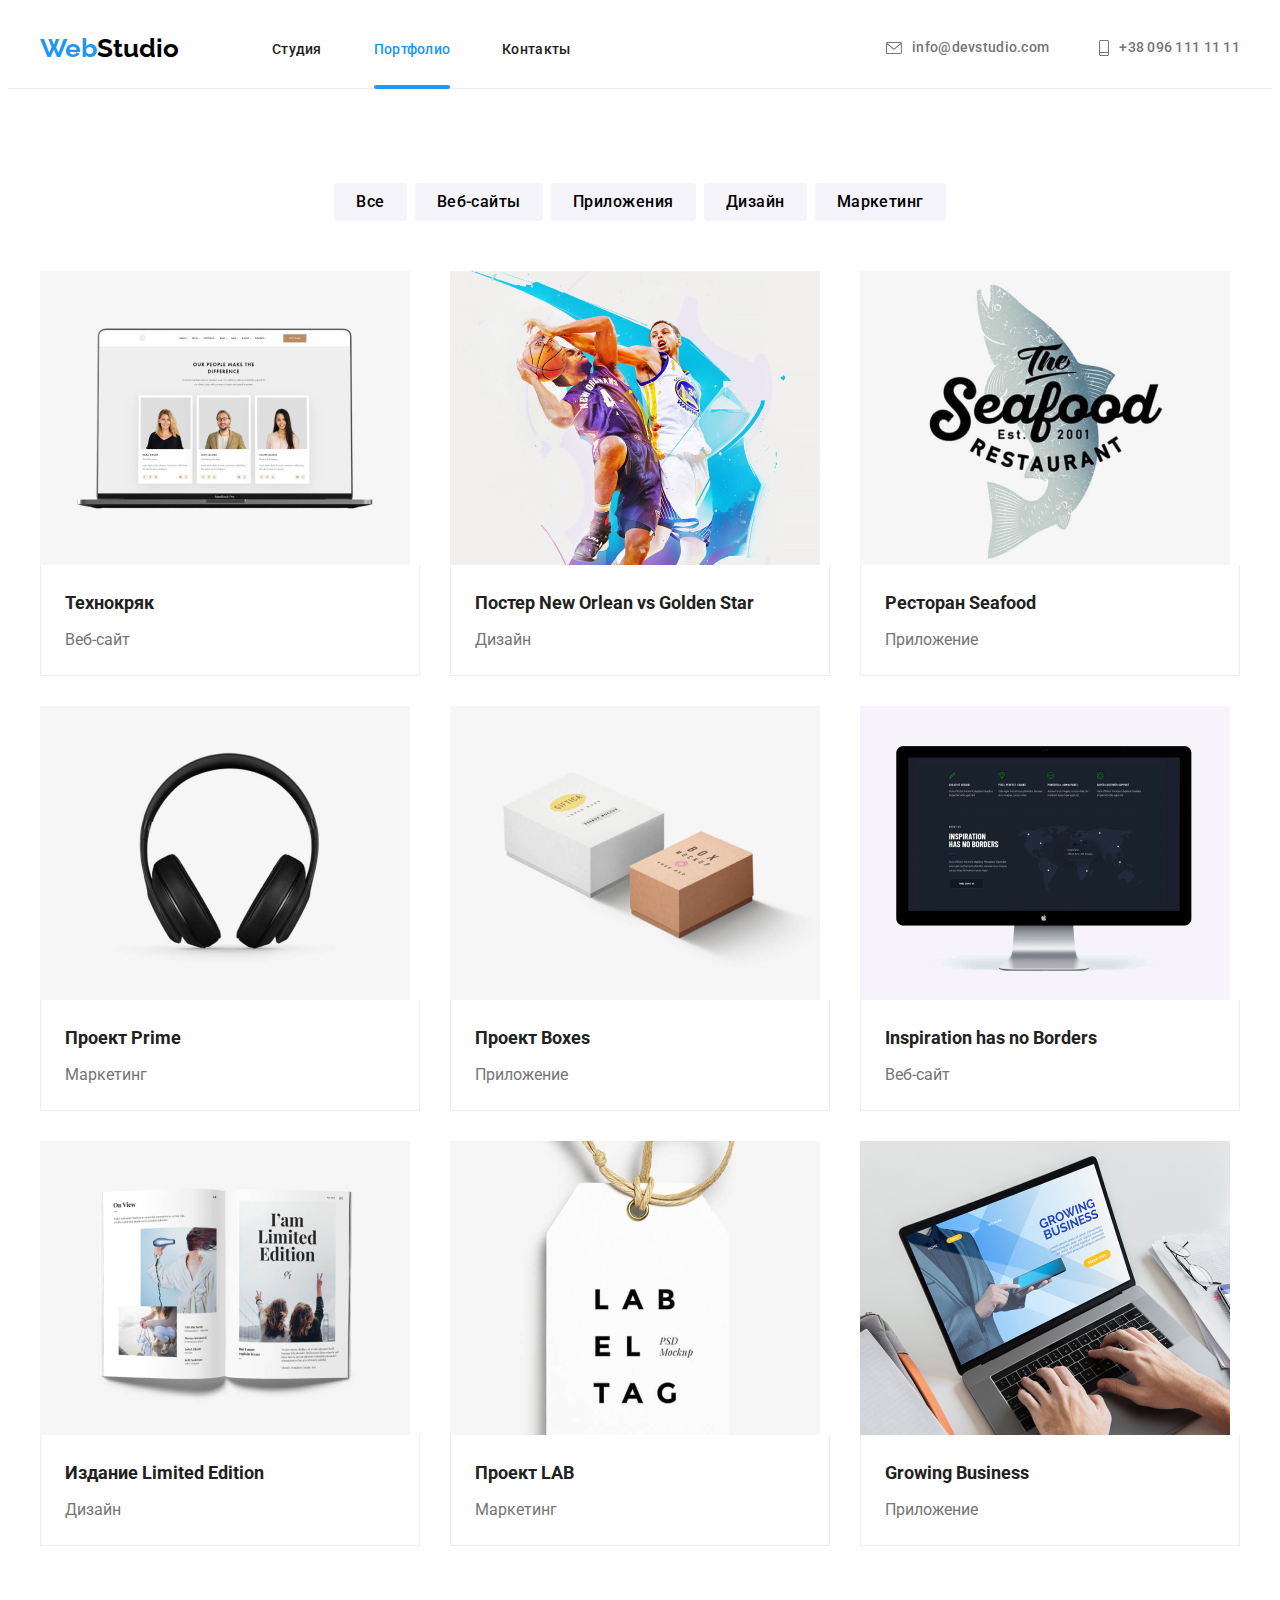
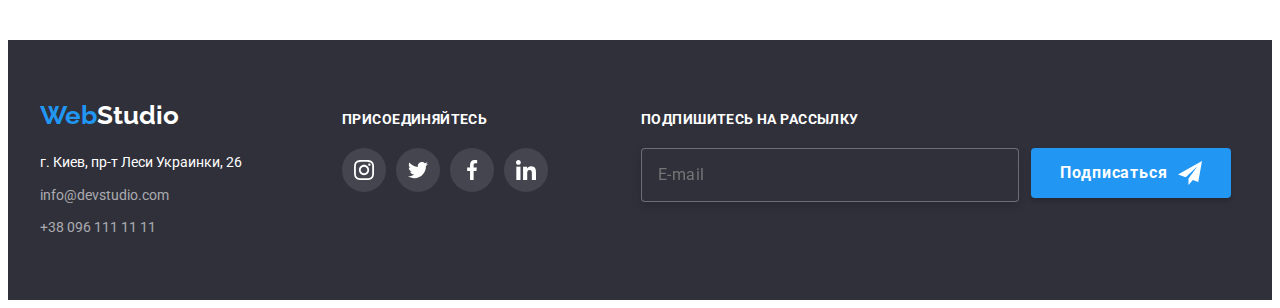
==== portfolio.html @ bdcfeccb "Підготовка до 8 роботи" ====
<!DOCTYPE html>
<html lang="ru">

<head>
    <meta charset="UTF-8">
    <meta http-equiv="X-UA-Compatible" content="IE=edge">
    <meta name="viewport" content="width=device-width, initial-scale=1.0">
    <title>Портфолио</title>
    <link rel="stylesheet" href="https://cdnjs.cloudflare.com/ajax/libs/modern-normalize/1.0.0/modern-normalize.min.css"
        integrity="sha512-ISS7cAi1PEhQ8jnbJpJZMd29NlhNj4AWYyLOSp2CE/CsHxTCu+r+t0D2yoJudVrd0/8fTVPUVDzY5Tvli75u/g=="
        crossorigin="anonymous" />
    <link
        href="https://fonts.googleapis.com/css2?family=Raleway:wght@400;700&family=Roboto:wght@400;500;700;900&display=swap"
        rel="stylesheet">

    <link rel="stylesheet" href="./css/portfolio.min.css">
</head>

<body class="page">
    <header class="header">
        <div class="container">
            <nav class="navigation">
                <a class="link logo logo__logo-white " href="./index.html"> <span
                        class="logo__text-style">Web</span>Studio
                </a>
                <ul class="nav__list list">
                    <li class="nav__item">
                        <a href="./index.html" class="nav__link link">Студия</a>
                    </li>

                    <li class="nav__item">
                        <a href="./portfolio.html" class="nav__link link nav__link-current">Портфолио</a>
                    </li>

                    <li class="nav__item">
                        <a href="" class="nav__link link">Контакты</a>
                    </li>
                </ul>
            </nav>


            <ul class="contact-head list ">
                <li class="contact-head__item">
                    <a class=" contact-head__link link " href="mailto:info@devstudio.com">
                        <svg class="contact-head__icon">
                            <use href="./images/vector/sprite.svg#icon-envelope-hover">

                            </use>
                        </svg>

                        info@devstudio.com</a>
                </li>
                <li class="contact-head__item">
                    <a class=" contact-head__link link " href="tel:+380961111111">

                        <svg class="contact-head__icon--tel">
                            <use href="./images/vector/sprite.svg#icon-smartphone">

                            </use>
                        </svg>

                        +38 096 111 11 11</a>
                </li>
            </ul>

        </div>


    </header>

    <main class="main">
        <section class="main__section">
            <div class="container ">
                <h1 class="visually-hidden">Портфолио</h1>

                <ul class="list filters__list">

                    <li class="filters__item">
                        <button type="button" class="filters__button ">
                            Все
                        </button>

                    </li>
                    <li class="filters__item">
                        <button type="button" class="filters__button">
                            Веб-сайты
                        </button>

                    </li>
                    <li class="filters__item">
                        <button type="button" class="filters__button ">
                            Приложения
                        </button>

                    </li>
                    <li class="filters__item">
                        <button type="button" class="filters__button ">
                            Дизайн
                        </button>

                    </li>
                    <li class="filters__item">

                        <button type="button" class="filters__button ">
                            Маркетинг
                        </button>

                    </li>
                </ul>

                <ul class="list project__list">

                    <li class=" project__item">
                        <a class="link project__link " href="">
                            <div class="project__window">
                                <img src="./images/portfolio/img.jpg" alt="в ноутбуке открыто вебсайт" width="370"
                                    height="294" />
                                <p class="project__overlay">Технокряк это современная площадка распространения
                                    коронавируса. Компании
                                    используют эту
                                    платформу для цифрового
                                    шпионажа и атак на защищённые сервера конкурентов.</p>

                            </div>


                            <div class="project__box">
                                <h3 class="project__title">
                                    Технокряк
                                </h3>
                                <p class="project__description">
                                    Веб-сайт
                                </p>

                            </div>
                        </a>
                    </li>

                    <li class="project__item">
                        <a class="link project__link " href="">

                            <div class="project__window">
                                <img src="./images/portfolio/img-1.jpg" alt="постер с баскетболистами" width="370"
                                    height="294" />
                                <p class="project__overlay">Технокряк это современная площадка распространения
                                    коронавируса. Компании
                                    используют эту
                                    платформу для цифрового
                                    шпионажа и атак на защищённые сервера конкурентов.</p>


                            </div>


                            <div class="project__box">
                                <h3 class="project__title">
                                    Постер New Orlean vs Golden Star
                                </h3>
                                <p class="project__description">
                                    Дизайн
                                </p>

                            </div>
                        </a>
                    </li>

                    <li class="project__item">
                        <a class="link project__link " href="">

                            <div class="project__window">
                                <img src="./images/portfolio/img-2.jpg" alt="логотип ресторана" width="370"
                                    height="294" />

                                <p class="project__overlay">Технокряк это современная площадка распространения
                                    коронавируса. Компании
                                    используют эту
                                    платформу для цифрового
                                    шпионажа и атак на защищённые сервера конкурентов.</p>

                            </div>




                            <div class="project__box">
                                <h3 class="project__title">
                                    Ресторан Seafood
                                </h3>
                                <p class="project__description">
                                    Приложение
                                </p>

                            </div>
                        </a>
                    </li>

                    <li class="project__item">
                        <a class="link project__link " href="">

                            <div class="project__window">

                                <img src="./images/portfolio/img-3.jpg" alt="накладные наушники" width="370"
                                    height="294" />

                                <p class="project__overlay">Технокряк это современная площадка распространения
                                    коронавируса. Компании
                                    используют эту
                                    платформу для цифрового
                                    шпионажа и атак на защищённые сервера конкурентов.</p>

                            </div>




                            <div class="project__box">
                                <h3 class="project__title">
                                    Проект Prime
                                </h3>
                                <p class="project__description">
                                    Маркетинг
                                </p>

                            </div>
                        </a>
                    </li>

                    <li class="project__item">
                        <a class="link project__link " href="">

                            <div class="project__window">

                                <img src="./images/portfolio/img-4.jpg" alt="картонные коробки" width="370"
                                    height="294" />

                                <p class="project__overlay">Технокряк это современная площадка распространения
                                    коронавируса. Компании
                                    используют эту
                                    платформу для цифрового
                                    шпионажа и атак на защищённые сервера конкурентов.</p>

                            </div>


                            <div class="project__box">
                                <h3 class="project__title">
                                    Проект Boxes
                                </h3>
                                <p class="project__description">
                                    Приложение
                                </p>

                            </div>
                        </a>
                    </li>

                    <li class="project__item">
                        <a class="link project__link " href="">

                            <div class="project__window">

                                <img src="./images/portfolio/img-5.jpg" alt="моноблочный компьютер" width="370"
                                    height="294" />

                                <p class="project__overlay">Технокряк это современная площадка распространения
                                    коронавируса. Компании
                                    используют эту
                                    платформу для цифрового
                                    шпионажа и атак на защищённые сервера конкурентов.</p>

                            </div>

                            <div class="project__box">
                                <h3 lang="en" class="project__title">
                                    Inspiration has no Borders
                                </h3>
                                <p class="project__description">
                                    Веб-сайт
                                </p>

                            </div>

                        </a>
                    </li>

                    <li class="project__item">
                        <a class="link project__link " href="">

                            <div class="project__window">

                                <img src="./images/portfolio/img-6.jpg" alt="открытая книга" width="370" height="294" />
                                <p class="project__overlay">Технокряк это современная площадка распространения
                                    коронавируса. Компании
                                    используют эту
                                    платформу для цифрового
                                    шпионажа и атак на защищённые сервера конкурентов.</p>
                            </div>


                            <div class="project__box">
                                <h3 class="project__title">
                                    Издание Limited Edition
                                </h3>
                                <p class="project__description">
                                    Дизайн
                                </p>

                            </div>

                        </a>
                    </li>

                    <li class="project__item">
                        <a class="link project__link " href="">

                            <div class="project__window">
                                <img src="./images/portfolio/img-7.jpg" alt="фирменная этикетка" width="370"
                                    height="294" />

                                <p class="project__overlay">Технокряк это современная площадка распространения
                                    коронавируса. Компании
                                    используют эту
                                    платформу для цифрового
                                    шпионажа и атак на защищённые сервера конкурентов.</p>
                            </div>


                            <div class="project__box">
                                <h3 class="project__title">
                                    Проект LAB
                                </h3>
                                <p class="project__description">
                                    Маркетинг
                                </p>

                            </div>

                        </a>
                    </li>

                    <li class="project__item">
                        <a class="link project__link " href="">

                            <div class="project__window">

                                <img src="./images/portfolio/img-8.jpg" alt="человек использует приложение" width="370"
                                    height="294" />
                                <p class="project__overlay">Технокряк это современная площадка распространения
                                    коронавируса. Компании
                                    используют эту
                                    платформу для цифрового
                                    шпионажа и атак на защищённые сервера конкурентов.</p>
                            </div>


                            <div class="project__box">
                                <h3 lang="en" class="project__title">
                                    Growing Business
                                </h3>
                                <p class="project__description">
                                    Приложение
                                </p>

                            </div>

                        </a>
                    </li>
                </ul>

            </div>

        </section>



    </main>
    <!--CONTACTS-->
    <footer class="footer-info">
        <div class="container footer-info__contact ">
            <div>
                <a class="link logo footer-info__logo-dark footer-info__settings-logo " href="./index.html">
                    <span class="logo__text-style">Web</span>Studio </a>


                <address class="address-contact">
                    <ul class="list address-contact__address-map">
                        <li class="address-contact__item">
                            <a class="link link address-contact__link" href="https://goo.gl/maps/Kj9o169cFubhBfax5"
                                target="_blank" rel="noopener noreferrer">
                                г. Киев, пр-т Леси Украинки, 26
                            </a>
                        </li>
                        <li class="contact-footer address-contact__item">
                            <a class="link address-contact__link-style"
                                href="mailto:info@devstudio.com">info@devstudio.com</a>
                        </li>
                        <li class="contact-footer address-contact__item">
                            <a class="link address-contact__link-style" href="tel:+380961111111">+38 096 111 11 11</a>
                        </li>
                    </ul>
                </address>
            </div>
            <div class="join ">
                <h3 class="join__text">Присоединяйтесь</h3>
                <ul class="list link ">
                    <li class="join__item">
                        <a class="join__link" href="">
                            <svg class="icon-social">
                                <use href="./images/vector/sprite.svg#icon-instagram"></use>
                            </svg>
                        </a>
                    </li>
                    <li class="join__item">
                        <a class="join__link" href="">
                            <svg class="icon-social">
                                <use href="./images/vector/sprite.svg#icon-twitter"></use>
                            </svg>
                        </a>
                    </li>
                    <li class="join__item">
                        <a class="join__link" href="">
                            <svg class="icon-social">
                                <use href="./images/vector/sprite.svg#icon-facebook"></use>
                            </svg>
                        </a>
                    </li>
                    <li class="join__item">
                        <a class="join__link" href="">
                            <svg class="icon-social">
                                <use href="./images/vector/sprite.svg#icon-linkedin"></use>
                            </svg>
                        </a>
                    </li>
                </ul>

            </div>
            <div class="form-footer">
                <b class="form-footer__text">Подпишитесь на рассылку</b>
                <form class="form__footer">

                    <input type="text" id="footer-mail" name="mail" placeholder="E-mail" class="form-footer__input ">


                    <button class="form-footer__button-mail" type="submit">Подписаться

                        <svg class="form-footer__button-vector">
                            <use href="./images/vector/sprite.svg#icon-icon-send">

                            </use>
                        </svg>
                    </button>


                </form>
            </div>


        </div>

    </footer>





</body>

</html>
---- css/portfolio.min.css ----
:root{--main-font: "Roboto", sans-serif;--secondary-font: "Raleway", sans-serif;--accent-color: #2196f3;--secondary-color: #212121;--white-color: #ffffff;--black-color: #000000;--gray-color: #757575;--color-change: color 250ms cubic-bezier(0.4, 0, 0.2, 1);--fill-change: fill 250ms cubic-bezier(0.4, 0, 0.2, 1);--background-color-change: background-color 250ms cubic-bezier(0.4, 0, 0.2, 1);--border-color-change: border-color 250ms cubic-bezier(0.4, 0, 0.2, 1)}.list{list-style:none}.link{text-decoration:none}h1,h2,h3,h4,h5,h6,p{margin:0}ul,ol,li{margin:0;padding:0}.page{font-family:var(--main-font);background:var(--white-color)}.visually-hidden{position:absolute !important;clip:rect(1px 1px 1px 1px);clip:rect(1px, 1px, 1px, 1px);padding:0 !important;border:0 !important;height:1px !important;width:1px !important;overflow:hidden}.container{width:1200px;margin:0 auto;padding-left:15px;padding-right:15px}img{display:block;max-width:100%;height:auto}.header{border-bottom:1px solid #ececec}.header .container{display:flex;align-items:center}.title{font-family:var(--main-font);font-weight:700;font-size:36px;line-height:1.16;text-align:center;letter-spacing:0.03em;color:var(--secondary-color)}.logo__text-style{font-family:var(--secondary-font);font-weight:700;font-size:26px;line-height:1.19;color:var(--accent-color)}.logo{font-family:var(--secondary-font);font-weight:700;font-size:26px;line-height:1.19;color:var(--black-color);margin-right:93px}.logo__logo-white{color:var(--black-color)}.footer-info__logo-dark{color:var(--white-color)}.icon-social{width:20px;height:20px}.navigation{display:flex;align-items:center}.nav__list{display:flex;align-items:center}.nav__item:not(:last-child){margin-right:52px}.nav__link{padding-top:32px;padding-bottom:32px;font-family:var(--main-font);font-weight:500;font-size:14px;line-height:1.14;letter-spacing:0.02em;color:var(--secondary-color);transition:var(--color-change);position:relative}.nav__link.nav__link-current::after{content:"";display:block;position:absolute;left:0;bottom:0;width:100%;height:4px;border-radius:2px;background:#2196f3}.nav__link:hover,.nav__link:focus{color:var(--accent-color)}.nav__link.nav__link-current{color:var(--accent-color)}.contact-head__icon{margin-right:10px;width:16px;height:12px;fill:#757575;transition:var(--fill-change)}.contact-head__icon--tel{margin-right:10px;width:10px;height:16px;fill:#757575;transition:var(--fill-change)}.contact-head__link{display:flex;justify-content:center;align-items:center;padding-top:32px;padding-bottom:32px;font-family:var(--main-font);font-weight:500;font-size:14px;line-height:1.14;letter-spacing:0.02em;color:var(--gray-color);transition:var(--color-change)}.contact-head__link:hover .contact-head__icon,.contact-head__link:focus .contact-head__icon{fill:var(--accent-color)}.contact-head__link:hover .contact-head__icon--tel,.contact-head__link:focus .contact-head__icon--tel{fill:var(--accent-color)}.contact-head__link:hover,.contact-head__link:focus{color:var(--accent-color)}.contact-head__item:not(:last-child){margin-right:50px}.contact-head{display:flex;align-items:center;margin-left:auto}.filters__list{display:flex;flex-wrap:nowrap;justify-content:center;margin-bottom:50px}.main__section{padding-top:94px;padding-bottom:94px}.filters__item:not(:last-child){margin-right:8px}.filters__button{font-family:var(--main-font);font-weight:500;font-size:16px;line-height:1.62;text-align:center;letter-spacing:0.03em;border-radius:4px;border:transparent;padding-top:6px;padding-right:22px;padding-bottom:6px;padding-left:22px;cursor:pointer;background:#f5f4fa;transition:box-shadow 250ms cubic-bezier(0.4, 0, 0.2, 1),background-color 250ms cubic-bezier(0.4, 0, 0.2, 1),color 250ms cubic-bezier(0.4, 0, 0.2, 1)}.filters__button:hover,.filters__button:focus{box-shadow:0px 3px 1px rgba(0,0,0,0.1),0px 1px 2px rgba(0,0,0,0.08),0px 2px 2px rgba(0,0,0,0.12);color:floralwhite;background:var(--accent-color)}.project__list{flex-wrap:wrap;margin-left:-30px;margin-top:-30px}.project__item{flex-basis:calc(100% / 3 - 30px);margin-left:30px;margin-top:30px;justify-content:center;border-top-left-radius:1px;border-top-right-radius:1px}.project__item:hover,.project__item:focus{box-shadow:0px 1px 1px rgba(0,0,0,0.12),0px 4px 4px rgba(0,0,0,0.06),1px 4px 6px rgba(0,0,0,0.16)}.project__window{position:relative;overflow:hidden}.project__overlay{position:absolute;top:0;left:0;width:100%;height:100%;background:rgba(33,150,243,0.9);padding-top:63px;padding-right:24px;padding-bottom:63px;padding-left:24px;font-family:var(--main-font);font-weight:400;font-size:18px;line-height:1.55;letter-spacing:0.03em;color:#ffffff;transform:translateY(100%);transition:transform 250ms cubic-bezier(0.4, 0, 0.2, 1)}.project__link:hover .project__overlay,.project__link:focus .project__overlay{transform:translateY(0%)}.project__box{padding-top:20px;padding-bottom:20px;padding-left:24px;padding-right:24px;background:#ffffff;border:1px solid #eeeeee;border-bottom-right-radius:1px;border-bottom-left-radius:1px;border-top:none}.project__title{margin-bottom:4px;font-family:var(--main-font);font-weight:700;font-size:18px;line-height:2;color:var(--secondary-color)}.project__description{font-family:var(--main-font);font-weight:400;font-size:16px;line-height:1.87;color:var(--gray-color)}.footer-info{background:#2f303a;padding-top:60px;padding-bottom:60px}.address-contact{font-style:normal}.footer-info__settings-logo{display:block;margin-bottom:20px}.address-contact__item:not(:last-child){margin-bottom:9px}.address-contact__address-map,.address-contact__item,.address-contact__link{display:flex;flex-direction:column}.list-item-contact:not(:last-child){margin-bottom:9px}.address{font-family:var(--main-font);font-weight:400;font-size:14px;line-height:1.71;color:var(--white-color)}.address-contact__link-style{font-family:var(--main-font);font-weight:400;font-size:14px;line-height:1.71;color:#ffffff99}.address-contact__link{font-family:var(--main-font);font-weight:400;font-size:14px;line-height:1.71;color:#ffffff;display:block}.join__text{display:block;font-family:var(--main-font);font-weight:700;font-size:14px;line-height:1.14;letter-spacing:0.03em;text-transform:uppercase;color:var(--white-color);margin-bottom:20px}.list{display:flex}.join__link{display:flex;align-items:center;justify-content:center;width:44px;height:44px;border-radius:50%;background-color:rgba(255,255,255,0.1);transition:var(--background-color-change)}.join__link:hover .icon-social,.join__link:focus .icon-social{fill:var(--white-color)}.join__link:hover,.join__link:focus{background-color:var(--accent-color)}.join__item .join__link{fill:var(--white-color)}.join__item:not(:last-child){margin-right:10px}.footer-info__contact{display:flex;align-items:baseline}.join{margin-left:70px}.backdrop__modal{position:absolute;top:50%;left:50%;transform:translate(-50%, -50%);width:528px;height:580px;background:#ffffff;box-shadow:0px 1px 3px rgba(0,0,0,0.12),0px 1px 1px rgba(0,0,0,0.14),0px 2px 1px rgba(0,0,0,0.2);border-radius:4px}.backdrop__modal-close{background-color:var(--white-color);border:none;position:absolute;top:8px;right:8px;width:30px;height:30px;background:#ffffff;border:1px solid rgba(0,0,0,0.1);border-radius:50%;cursor:pointer}.backdrop__modal-close:hover .backdrop__icon,.backdrop__modal-close:focus .backdrop__icon{fill:var(--accent-color);transition:var(--fill-change)}.backdrop__icon{width:11px;height:11px;fill:var(--black-color)}.is-hidden{opacity:0;visibility:hidden;pointer-events:none}.form-footer{margin-left:93px}.form__footer{display:flex}.form-footer__text{display:block;margin-bottom:20px;font-family:var(--main-font);font-weight:700;font-size:14px;line-height:1.14;letter-spacing:0.03em;text-transform:uppercase;color:var(--white-color)}.form-footer__input{background:#2f303a;min-width:358px;height:50px;outline:none;margin-right:12px;border:1px solid rgba(255,255,255,0.3);filter:drop-shadow(0px 4px 4px rgba(0,0,0,0.15));border-radius:4px;font-family:var(--main-font);padding-left:16px;font-size:16px;line-height:1.25;transition:var(--border-color-change);align-items:center;letter-spacing:0.03em;color:var(--white-color)}.form-footer__input:hover,.form-footer__input:focus{border-color:var(--accent-color)}.form-footer__button-mail{display:flex;align-items:center;justify-content:center;min-width:200px;height:50px;box-shadow:0px 4px 4px rgba(0,0,0,0.15);border-radius:4px;border:none;background:var(--accent-color);cursor:pointer;font-family:var(--main-font);font-weight:700;font-size:16px;line-height:1.87;text-align:center;letter-spacing:0.06em;color:#ffffff}.form-footer__button-vector{display:flex;align-items:center;margin-left:10px;height:24px;width:24px;fill:var(--white-color)}
/*# sourceMappingURL=portfolio.min.css.map */
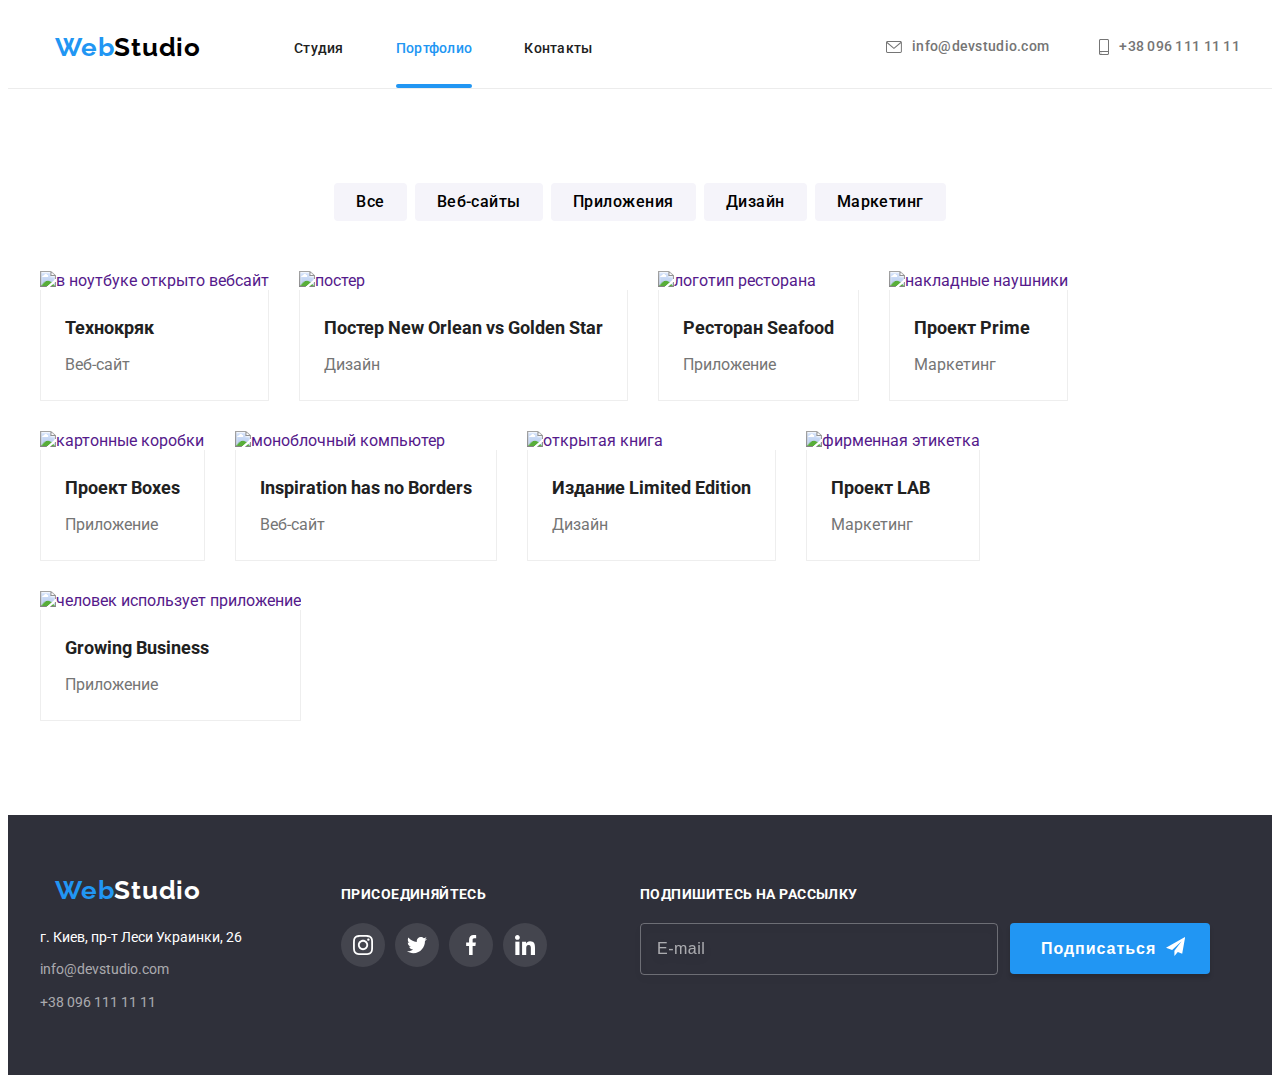
==== commit 12d3921b: "V1.5" ====
--- a/portfolio.html
+++ b/portfolio.html
@@ -17,6 +17,133 @@
 </head>
 
 <body class="page">
+
+    <header class="header">
+        <div class="container">
+            <nav class="navigation">
+                <a class="logo link logo__logo-white" href="./index.html"> <span
+                        class="logo__text-style">Web</span>Studio
+                </a>
+                <ul class="nav__list list">
+                    <li class="nav__item">
+                        <a href="./index.html" class="nav__link link  ">Студия</a>
+                    </li>
+
+                    <li class="nav__item">
+                        <a href="./portfolio.html" class="nav__link link nav__link-current ">Портфолио</a>
+                    </li>
+
+                    <li class="nav__item">
+                        <a class="nav__link link" href="">Контакты</a>
+                    </li>
+                </ul>
+
+
+            </nav>
+
+
+            <button type="button" class="button-menu" data-menu-button>
+                <svg class="button-menu__burger">
+                    <use href="./images/vector/sprite.svg#icon-burger"></use>
+                </svg>
+
+            </button>
+
+
+            <ul class="contact-head list ">
+
+                <li class=" contact-head__item">
+
+                    <a class=" contact-head__link link " href=" mailto:info@devstudio.com">
+                        <svg class="contact-head__icon">
+                            <use href="./images/vector/sprite.svg#icon-envelope-hover">
+
+                            </use>
+                        </svg>
+                        info@devstudio.com</a>
+
+                </li>
+                <li class="contact-head__item">
+                    <a class=" contact-head__link link " href="tel:+380961111111">
+
+                        <svg class="contact-head__icon--tel">
+                            <use href="./images/vector/sprite.svg#icon-smartphone">
+
+                            </use>
+                        </svg>
+
+                        +38 096 111 11 11</a>
+                </li>
+            </ul>
+        </div>
+
+        <div class="mobile-menu" data-menu>
+            <button type="button" class="mobile-menu__button--close" data-menu-close>
+
+                <svg class="mobile-menu__icon--close">
+                    <use href="./images/vector/sprite.svg#icon-close_header"></use>
+                </svg>
+
+            </button>
+            <ul class="mobile-menu__list list">
+                <li class="mobile-menu__item">
+                    <a href="./index.html" class="mobile-menu__link link  ">
+                        Студия
+                    </a>
+                </li>
+                <li class="mobile-menu__item">
+                    <a href="./portfolio.html" class="mobile-menu__link nav__link-current  link">
+                        Портфолио
+                    </a>
+                </li>
+                <li class="mobile-menu__item">
+                    <a href="" class="mobile-menu__link link">
+                        Контакты
+                    </a>
+                </li>
+
+            </ul>
+            <ul class=" mobile-menu__contact list">
+                <li class="mobile-menu__item">
+                    <a class="mobile-menu__link-tel link" href="">
+                        +38 096 111 11 11
+                    </a>
+                </li>
+                <li class="mobile-menu__item">
+                    <a class=" mobile-menu__link-mail link" href="">
+                        info@devstudio.com
+                    </a>
+                </li>
+            </ul>
+
+            <ul class=" mobile-menu__social  list">
+                <li class=" mobile-menu__item-social">
+                    <a class="mobile-menu__social-link link" href="">
+                        Instagram
+                    </a>
+                </li>
+                <li class=" mobile-menu__item-social">
+                    <a class="  mobile-menu__social-link link" href="">
+                        Twitter
+                    </a>
+                </li>
+                <li class=" mobile-menu__item-social">
+                    <a class=" mobile-menu__social-link  link" href="">
+                        Facebook
+                    </a>
+                </li>
+                <li class=" mobile-menu__item-social">
+                    <a class="  mobile-menu__social-link link" href="">
+                        LinkedIn
+                    </a>
+                </li>
+            </ul>
+
+        </div>
+
+    </header>
+
+    <!-- 
     <header class="header">
         <div class="container">
             <nav class="navigation">
@@ -66,14 +193,14 @@
         </div>
 
 
-    </header>
+    </header> -->
 
     <main class="main">
         <section class="main__section">
             <div class="container ">
                 <h1 class="visually-hidden">Портфолио</h1>
 
-                <ul class="list filters__list">
+                <ul class="list filters__list ">
 
                     <li class="filters__item">
                         <button type="button" class="filters__button ">
@@ -108,13 +235,30 @@
                     </li>
                 </ul>
 
-                <ul class="list project__list">
-
-                    <li class=" project__item">
-                        <a class="link project__link " href="">
-                            <div class="project__window">
-                                <img src="./images/portfolio/img.jpg" alt="в ноутбуке открыто вебсайт" width="370"
-                                    height="294" />
+                <ul class="list project__list set">
+
+                    <li class=" project__item item ">
+                        <a class="link project__link " href="">
+                            <div class="project__window">
+                                <picture>
+                                    <source
+                                        srcset="./images/portfolio/desktop/tehno/img@1x.jpg 1x,./images/portfolio/desktop/tehno/img@2x.jpg 2x "
+                                        media="(min-width:1200px)">
+
+                                    <source
+                                        srcset="./images/portfolio/tablet/tehno/img@1x.jpg 1x, ./images/portfolio/tablet/tehno/img@2x.jpg 2x"
+                                        media="(min-width:768px)">
+
+
+                                    <source
+                                        srcset="./images/portfolio/mobile/tehno/img@1x.jpg 1x, ./images/portfolio/mobile/tehno/img@2x.jpg 2x "
+                                        media="(min-width:320px)">
+
+
+
+                                    <img src="./images/portfolio/img.jpg" alt="в ноутбуке открыто вебсайт">
+                                </picture>
+
                                 <p class="project__overlay">Технокряк это современная площадка распространения
                                     коронавируса. Компании
                                     используют эту
@@ -136,12 +280,31 @@
                         </a>
                     </li>
 
-                    <li class="project__item">
-                        <a class="link project__link " href="">
-
-                            <div class="project__window">
-                                <img src="./images/portfolio/img-1.jpg" alt="постер с баскетболистами" width="370"
-                                    height="294" />
+                    <li class="project__item item ">
+                        <a class="link project__link " href="">
+
+                            <div class="project__window">
+
+                                <picture>
+                                    <source
+                                        srcset="./images/portfolio/desktop/new-orlean/img@1x.jpg 1x, ./images/portfolio/desktop/new-orlean/img@2x.jpg 2x "
+                                        media="(min-width:1200px)">
+
+                                    <source
+                                        srcset="./images/portfolio/tablet/new-orlean/img@1x.jpg 1x, ./images/portfolio/tablet/new-orlean/img@2x.jpg 2x"
+                                        media="(min-width:768px)">
+
+
+                                    <source
+                                        srcset="./images/portfolio/mobile/new-orlean/img@1x.jpg 1x, ./images/portfolio/mobile/new-orlean/img@2x.jpg 2x "
+                                        media="(min-width:320px)">
+
+
+
+
+                                    <img src="./images/portfolio/img-1.jpg" alt="постер">
+                                </picture>
+
                                 <p class="project__overlay">Технокряк это современная площадка распространения
                                     коронавируса. Компании
                                     используют эту
@@ -164,12 +327,31 @@
                         </a>
                     </li>
 
-                    <li class="project__item">
-                        <a class="link project__link " href="">
-
-                            <div class="project__window">
-                                <img src="./images/portfolio/img-2.jpg" alt="логотип ресторана" width="370"
-                                    height="294" />
+                    <li class="project__item item ">
+                        <a class="link project__link " href="">
+
+                            <div class="project__window">
+
+                                <picture>
+                                    <source
+                                        srcset="./images/portfolio/desktop/seafood/img@1x.jpg 1x, ./images/portfolio/desktop/seafood/img@2x.jpg 2x "
+                                        media="(min-width:1200px)">
+
+                                    <source
+                                        srcset="./images/portfolio/tablet/seafood/img@1x.jpg 1x, ./images/portfolio/tablet/seafood/img@2x.jpg 2x"
+                                        media="(min-width:768px)">
+
+
+                                    <source
+                                        srcset="./images/portfolio/mobile/seafood/img@1x.jpg 1x, ./images/portfolio/mobile/seafood/img@2x.jpg 2x "
+                                        media="(min-width:320px)">
+
+                                    <img src="./images/portfolio/img-2.jpg" alt="логотип ресторана">
+
+
+
+                                </picture>
+
 
                                 <p class="project__overlay">Технокряк это современная площадка распространения
                                     коронавируса. Компании
@@ -194,13 +376,31 @@
                         </a>
                     </li>
 
-                    <li class="project__item">
-                        <a class="link project__link " href="">
-
-                            <div class="project__window">
-
-                                <img src="./images/portfolio/img-3.jpg" alt="накладные наушники" width="370"
-                                    height="294" />
+                    <li class="project__item item ">
+                        <a class="link project__link " href="">
+
+                            <div class="project__window">
+                                <picture>
+                                    <source
+                                        srcset="./images/portfolio/desktop/prime/img@1x.jpg 1x, ./images/portfolio/desktop/prime/img@2x.jpg 2x "
+                                        media="(min-width:1200px)">
+
+                                    <source
+                                        srcset="./images/portfolio/tablet/prime/img@1x.jpg 1x, ./images/portfolio/tablet/prime/img@2x.jpg 2x"
+                                        media="(min-width:768px)">
+
+
+                                    <source
+                                        srcset="./images/portfolio/mobile/prime/img@1x.jpg 1x, ./images/portfolio/mobile/prime/img@2x.jpg 2x "
+                                        media="(min-width:320px)">
+
+
+
+
+                                    <img src="./images/portfolio/img-3.jpg" alt="накладные наушники">
+
+                                </picture>
+
 
                                 <p class="project__overlay">Технокряк это современная площадка распространения
                                     коронавируса. Компании
@@ -225,13 +425,32 @@
                         </a>
                     </li>
 
-                    <li class="project__item">
-                        <a class="link project__link " href="">
-
-                            <div class="project__window">
-
-                                <img src="./images/portfolio/img-4.jpg" alt="картонные коробки" width="370"
-                                    height="294" />
+                    <li class="project__item item ">
+                        <a class="link project__link " href="">
+
+                            <div class="project__window">
+                                <picture>
+                                    <source
+                                        srcset="./images/portfolio/desktop/boxes/img@1x.jpg 1x, ./images/portfolio/desktop/boxes/img@2x.jpg 2x "
+                                        media="(min-width:1200px)">
+
+                                    <source
+                                        srcset="./images/portfolio/tablet/boxes/img@1x.jpg 1x, ./images/portfolio/tablet/boxes/img@2x.jpg 2x"
+                                        media="(min-width:768px)">
+
+
+                                    <source
+                                        srcset="./images/portfolio/mobile/boxes/img@1x.jpg 1x, ./images/portfolio/mobile/boxes/img@2x.jpg 2x "
+                                        media="(min-width:320px)">
+
+
+                                    <img src="./images/portfolio/img-4.jpg" alt="картонные коробки">
+
+                                </picture>
+
+
+
+
 
                                 <p class="project__overlay">Технокряк это современная площадка распространения
                                     коронавируса. Компании
@@ -254,13 +473,31 @@
                         </a>
                     </li>
 
-                    <li class="project__item">
-                        <a class="link project__link " href="">
-
-                            <div class="project__window">
-
-                                <img src="./images/portfolio/img-5.jpg" alt="моноблочный компьютер" width="370"
-                                    height="294" />
+                    <li class="project__item item ">
+                        <a class="link project__link " href="">
+
+                            <div class="project__window">
+                                <picture>
+                                    <source
+                                        srcset="./images/portfolio/desktop/inspiration-borders/img@1x.jpg 1x, ./images/portfolio/desktop/inspiration-borders/img@2x.jpg 2x "
+                                        media="(min-width:1200px)">
+
+                                    <source
+                                        srcset="./images/portfolio/tablet/inspiration-borders/img@1x.jpg 1x, ./images/portfolio/tablet/inspiration-borders/img@2x.jpg 2x"
+                                        media="(min-width:768px)">
+
+
+                                    <source
+                                        srcset="./images/portfolio/mobile/inspiration-borders/img@1x.jpg 1x, ./images/portfolio/mobile/inspiration-borders/img@2x.jpg 2x "
+                                        media="(min-width:320px)">
+
+
+
+                                    <img src="./images/portfolio/img-5.jpg" alt="моноблочный компьютер">
+
+                                </picture>
+
+
 
                                 <p class="project__overlay">Технокряк это современная площадка распространения
                                     коронавируса. Компании
@@ -283,12 +520,32 @@
                         </a>
                     </li>
 
-                    <li class="project__item">
-                        <a class="link project__link " href="">
-
-                            <div class="project__window">
-
-                                <img src="./images/portfolio/img-6.jpg" alt="открытая книга" width="370" height="294" />
+                    <li class="project__item item ">
+                        <a class="link project__link " href="">
+
+                            <div class="project__window">
+
+                                <picture>
+                                    <source
+                                        srcset="./images/portfolio/desktop/limited-edition/img@1x.jpg 1x, ./images/portfolio/desktop/limited-edition/img@2x.jpg 2x "
+                                        media="(min-width:1200px)">
+
+                                    <source
+                                        srcset="./images/portfolio/tablet/limited-edition/img@1x.jpg 1x, ./images/portfolio/tablet/limited-edition/img@2x.jpg 2x"
+                                        media="(min-width:768px)">
+
+
+                                    <source
+                                        srcset="./images/portfolio/mobile/limited-edition/img@1x.jpg 1x, ./images/portfolio/mobile/limited-edition/img@2x.jpg 2x "
+                                        media="(min-width:320px)">
+
+
+
+                                    <img src="./images/portfolio/img-6.jpg" alt="открытая книга">
+
+                                </picture>
+
+
                                 <p class="project__overlay">Технокряк это современная площадка распространения
                                     коронавируса. Компании
                                     используют эту
@@ -310,12 +567,31 @@
                         </a>
                     </li>
 
-                    <li class="project__item">
-                        <a class="link project__link " href="">
-
-                            <div class="project__window">
-                                <img src="./images/portfolio/img-7.jpg" alt="фирменная этикетка" width="370"
-                                    height="294" />
+                    <li class="project__item item ">
+                        <a class="link project__link " href="">
+
+                            <div class="project__window">
+
+                                <picture>
+                                    <source
+                                        srcset="./images/portfolio/desktop/lab/img@1x.jpg 1x, ./images/portfolio/desktop/lab/img@2x.jpg 2x "
+                                        media="(min-width:1200px)">
+
+                                    <source
+                                        srcset="./images/portfolio/tablet/lab/img@1x.jpg 1x, ./images/portfolio/tablet/lab/img@2x.jpg 2x"
+                                        media="(min-width:768px)">
+
+
+                                    <source
+                                        srcset="./images/portfolio/mobile/lab/img@1x.jpg 1x, ./images/portfolio/mobile/lab/img@2x.jpg 2x "
+                                        media="(min-width:320px)">
+
+                                    <img src="./images/portfolio/img-7.jpg" alt="фирменная этикетка">
+
+
+
+                                </picture>
+
 
                                 <p class="project__overlay">Технокряк это современная площадка распространения
                                     коронавируса. Компании
@@ -338,13 +614,32 @@
                         </a>
                     </li>
 
-                    <li class="project__item">
-                        <a class="link project__link " href="">
-
-                            <div class="project__window">
-
-                                <img src="./images/portfolio/img-8.jpg" alt="человек использует приложение" width="370"
-                                    height="294" />
+                    <li class="project__item item ">
+                        <a class="link project__link " href="">
+
+                            <div class="project__window">
+
+                                <picture>
+                                    <source
+                                        srcset="./images/portfolio/desktop/growing-business/img@1x.jpg 1x, ./images/portfolio/desktop/growing-business/img@2x.jpg 2x "
+                                        media="(min-width:1200px)">
+
+                                    <source
+                                        srcset="./images/portfolio/tablet/growing-business/img@1x.jpg 1x, ./images/portfolio/tablet/growing-business/img@2x.jpg 2x"
+                                        media="(min-width:768px)">
+
+
+                                    <source
+                                        srcset="./images/portfolio/mobile/growing-business/img@1x.jpg 1x, ./images/portfolio/mobile/growing-business/img@2x.jpg 2x "
+                                        media="(min-width:320px)">
+
+
+
+                                    <img src="./images/portfolio/img-8.jpg" alt="человек использует приложение">
+
+                                </picture>
+
+
                                 <p class="project__overlay">Технокряк это современная площадка распространения
                                     коронавируса. Компании
                                     используют эту
@@ -375,17 +670,19 @@
 
     </main>
     <!--CONTACTS-->
-    <footer class="footer-info">
-        <div class="container footer-info__contact ">
-            <div>
+
+
+    <footer class="footer-info footer">
+        <div class="container footer__container ">
+            <div class="location">
                 <a class="link logo footer-info__logo-dark footer-info__settings-logo " href="./index.html">
                     <span class="logo__text-style">Web</span>Studio </a>
 
 
-                <address class="address-contact">
+                <address>
                     <ul class="list address-contact__address-map">
                         <li class="address-contact__item">
-                            <a class="link link address-contact__link" href="https://goo.gl/maps/Kj9o169cFubhBfax5"
+                            <a class="link address-contact__link" href="https://goo.gl/maps/Kj9o169cFubhBfax5"
                                 target="_blank" rel="noopener noreferrer">
                                 г. Киев, пр-т Леси Украинки, 26
                             </a>
@@ -400,69 +697,52 @@
                     </ul>
                 </address>
             </div>
-            <div class="join ">
-                <h3 class="join__text">Присоединяйтесь</h3>
-                <ul class="list link ">
-                    <li class="join__item">
-                        <a class="join__link" href="">
-                            <svg class="icon-social">
+
+
+            <div class="join">
+                <b class="join__subtitle subtitle">
+                    Присоединяйтесь
+                </b>
+                <ul class="social list">
+                    <li class="social__item"><a href="" class="social__link--greyer social__link link social-instagram">
+                            <svg class="social__icon--whited social__icon">
                                 <use href="./images/vector/sprite.svg#icon-instagram"></use>
-                            </svg>
-                        </a>
-                    </li>
-                    <li class="join__item">
-                        <a class="join__link" href="">
-                            <svg class="icon-social">
+                            </svg> </a></li>
+                    <li class="social__item"><a href="" class="social__link--greyer social__link link social-twitter">
+                            <svg class="social__icon--whited social__icon">
                                 <use href="./images/vector/sprite.svg#icon-twitter"></use>
-                            </svg>
-                        </a>
-                    </li>
-                    <li class="join__item">
-                        <a class="join__link" href="">
-                            <svg class="icon-social">
+                            </svg> </a></li>
+                    <li class="social__item"><a href="" class="social__link--greyer social__link link social-facebook">
+                            <svg class="social__icon--whited social__icon">
                                 <use href="./images/vector/sprite.svg#icon-facebook"></use>
-                            </svg>
-                        </a>
-                    </li>
-                    <li class="join__item">
-                        <a class="join__link" href="">
-                            <svg class="icon-social">
+                            </svg> </a></li>
+                    <li class="social__item"><a href="" class="social__link--greyer social__link link social-linkedin">
+                            <svg class="social__icon--whited social__icon">
                                 <use href="./images/vector/sprite.svg#icon-linkedin"></use>
-                            </svg>
-                        </a>
-                    </li>
+                            </svg> </a></li>
                 </ul>
-
             </div>
-            <div class="form-footer">
-                <b class="form-footer__text">Подпишитесь на рассылку</b>
-                <form class="form__footer">
-
-                    <input type="text" id="footer-mail" name="mail" placeholder="E-mail" class="form-footer__input ">
-
-
-                    <button class="form-footer__button-mail" type="submit">Подписаться
-
-                        <svg class="form-footer__button-vector">
-                            <use href="./images/vector/sprite.svg#icon-icon-send">
-
-                            </use>
-                        </svg>
+
+            <div class="sign-up">
+                <b class="sign-up__subtitle subtitle">Подпишитесь на рассылку</b>
+                <form class="sign-up__form">
+                    <input type="email" name="email" placeholder="E-mail" class="sign-up__input" required>
+                    <button type="submit" class="sign-up__button button">
+                        <span class="button__label">Подписаться</span>
                     </button>
-
-
                 </form>
             </div>
-
-
         </div>
 
+
+
+
+
+
     </footer>
 
 
-
-
-
+    <script src="./js/mobile-menu.js"></script>
 </body>
 
 </html>--- a/css/portfolio.min.css
+++ b/css/portfolio.min.css
@@ -1,2 +1,2 @@
-:root{--main-font: "Roboto", sans-serif;--secondary-font: "Raleway", sans-serif;--accent-color: #2196f3;--secondary-color: #212121;--white-color: #ffffff;--black-color: #000000;--gray-color: #757575;--color-change: color 250ms cubic-bezier(0.4, 0, 0.2, 1);--fill-change: fill 250ms cubic-bezier(0.4, 0, 0.2, 1);--background-color-change: background-color 250ms cubic-bezier(0.4, 0, 0.2, 1);--border-color-change: border-color 250ms cubic-bezier(0.4, 0, 0.2, 1)}.list{list-style:none}.link{text-decoration:none}h1,h2,h3,h4,h5,h6,p{margin:0}ul,ol,li{margin:0;padding:0}.page{font-family:var(--main-font);background:var(--white-color)}.visually-hidden{position:absolute !important;clip:rect(1px 1px 1px 1px);clip:rect(1px, 1px, 1px, 1px);padding:0 !important;border:0 !important;height:1px !important;width:1px !important;overflow:hidden}.container{width:1200px;margin:0 auto;padding-left:15px;padding-right:15px}img{display:block;max-width:100%;height:auto}.header{border-bottom:1px solid #ececec}.header .container{display:flex;align-items:center}.title{font-family:var(--main-font);font-weight:700;font-size:36px;line-height:1.16;text-align:center;letter-spacing:0.03em;color:var(--secondary-color)}.logo__text-style{font-family:var(--secondary-font);font-weight:700;font-size:26px;line-height:1.19;color:var(--accent-color)}.logo{font-family:var(--secondary-font);font-weight:700;font-size:26px;line-height:1.19;color:var(--black-color);margin-right:93px}.logo__logo-white{color:var(--black-color)}.footer-info__logo-dark{color:var(--white-color)}.icon-social{width:20px;height:20px}.navigation{display:flex;align-items:center}.nav__list{display:flex;align-items:center}.nav__item:not(:last-child){margin-right:52px}.nav__link{padding-top:32px;padding-bottom:32px;font-family:var(--main-font);font-weight:500;font-size:14px;line-height:1.14;letter-spacing:0.02em;color:var(--secondary-color);transition:var(--color-change);position:relative}.nav__link.nav__link-current::after{content:"";display:block;position:absolute;left:0;bottom:0;width:100%;height:4px;border-radius:2px;background:#2196f3}.nav__link:hover,.nav__link:focus{color:var(--accent-color)}.nav__link.nav__link-current{color:var(--accent-color)}.contact-head__icon{margin-right:10px;width:16px;height:12px;fill:#757575;transition:var(--fill-change)}.contact-head__icon--tel{margin-right:10px;width:10px;height:16px;fill:#757575;transition:var(--fill-change)}.contact-head__link{display:flex;justify-content:center;align-items:center;padding-top:32px;padding-bottom:32px;font-family:var(--main-font);font-weight:500;font-size:14px;line-height:1.14;letter-spacing:0.02em;color:var(--gray-color);transition:var(--color-change)}.contact-head__link:hover .contact-head__icon,.contact-head__link:focus .contact-head__icon{fill:var(--accent-color)}.contact-head__link:hover .contact-head__icon--tel,.contact-head__link:focus .contact-head__icon--tel{fill:var(--accent-color)}.contact-head__link:hover,.contact-head__link:focus{color:var(--accent-color)}.contact-head__item:not(:last-child){margin-right:50px}.contact-head{display:flex;align-items:center;margin-left:auto}.filters__list{display:flex;flex-wrap:nowrap;justify-content:center;margin-bottom:50px}.main__section{padding-top:94px;padding-bottom:94px}.filters__item:not(:last-child){margin-right:8px}.filters__button{font-family:var(--main-font);font-weight:500;font-size:16px;line-height:1.62;text-align:center;letter-spacing:0.03em;border-radius:4px;border:transparent;padding-top:6px;padding-right:22px;padding-bottom:6px;padding-left:22px;cursor:pointer;background:#f5f4fa;transition:box-shadow 250ms cubic-bezier(0.4, 0, 0.2, 1),background-color 250ms cubic-bezier(0.4, 0, 0.2, 1),color 250ms cubic-bezier(0.4, 0, 0.2, 1)}.filters__button:hover,.filters__button:focus{box-shadow:0px 3px 1px rgba(0,0,0,0.1),0px 1px 2px rgba(0,0,0,0.08),0px 2px 2px rgba(0,0,0,0.12);color:floralwhite;background:var(--accent-color)}.project__list{flex-wrap:wrap;margin-left:-30px;margin-top:-30px}.project__item{flex-basis:calc(100% / 3 - 30px);margin-left:30px;margin-top:30px;justify-content:center;border-top-left-radius:1px;border-top-right-radius:1px}.project__item:hover,.project__item:focus{box-shadow:0px 1px 1px rgba(0,0,0,0.12),0px 4px 4px rgba(0,0,0,0.06),1px 4px 6px rgba(0,0,0,0.16)}.project__window{position:relative;overflow:hidden}.project__overlay{position:absolute;top:0;left:0;width:100%;height:100%;background:rgba(33,150,243,0.9);padding-top:63px;padding-right:24px;padding-bottom:63px;padding-left:24px;font-family:var(--main-font);font-weight:400;font-size:18px;line-height:1.55;letter-spacing:0.03em;color:#ffffff;transform:translateY(100%);transition:transform 250ms cubic-bezier(0.4, 0, 0.2, 1)}.project__link:hover .project__overlay,.project__link:focus .project__overlay{transform:translateY(0%)}.project__box{padding-top:20px;padding-bottom:20px;padding-left:24px;padding-right:24px;background:#ffffff;border:1px solid #eeeeee;border-bottom-right-radius:1px;border-bottom-left-radius:1px;border-top:none}.project__title{margin-bottom:4px;font-family:var(--main-font);font-weight:700;font-size:18px;line-height:2;color:var(--secondary-color)}.project__description{font-family:var(--main-font);font-weight:400;font-size:16px;line-height:1.87;color:var(--gray-color)}.footer-info{background:#2f303a;padding-top:60px;padding-bottom:60px}.address-contact{font-style:normal}.footer-info__settings-logo{display:block;margin-bottom:20px}.address-contact__item:not(:last-child){margin-bottom:9px}.address-contact__address-map,.address-contact__item,.address-contact__link{display:flex;flex-direction:column}.list-item-contact:not(:last-child){margin-bottom:9px}.address{font-family:var(--main-font);font-weight:400;font-size:14px;line-height:1.71;color:var(--white-color)}.address-contact__link-style{font-family:var(--main-font);font-weight:400;font-size:14px;line-height:1.71;color:#ffffff99}.address-contact__link{font-family:var(--main-font);font-weight:400;font-size:14px;line-height:1.71;color:#ffffff;display:block}.join__text{display:block;font-family:var(--main-font);font-weight:700;font-size:14px;line-height:1.14;letter-spacing:0.03em;text-transform:uppercase;color:var(--white-color);margin-bottom:20px}.list{display:flex}.join__link{display:flex;align-items:center;justify-content:center;width:44px;height:44px;border-radius:50%;background-color:rgba(255,255,255,0.1);transition:var(--background-color-change)}.join__link:hover .icon-social,.join__link:focus .icon-social{fill:var(--white-color)}.join__link:hover,.join__link:focus{background-color:var(--accent-color)}.join__item .join__link{fill:var(--white-color)}.join__item:not(:last-child){margin-right:10px}.footer-info__contact{display:flex;align-items:baseline}.join{margin-left:70px}.backdrop__modal{position:absolute;top:50%;left:50%;transform:translate(-50%, -50%);width:528px;height:580px;background:#ffffff;box-shadow:0px 1px 3px rgba(0,0,0,0.12),0px 1px 1px rgba(0,0,0,0.14),0px 2px 1px rgba(0,0,0,0.2);border-radius:4px}.backdrop__modal-close{background-color:var(--white-color);border:none;position:absolute;top:8px;right:8px;width:30px;height:30px;background:#ffffff;border:1px solid rgba(0,0,0,0.1);border-radius:50%;cursor:pointer}.backdrop__modal-close:hover .backdrop__icon,.backdrop__modal-close:focus .backdrop__icon{fill:var(--accent-color);transition:var(--fill-change)}.backdrop__icon{width:11px;height:11px;fill:var(--black-color)}.is-hidden{opacity:0;visibility:hidden;pointer-events:none}.form-footer{margin-left:93px}.form__footer{display:flex}.form-footer__text{display:block;margin-bottom:20px;font-family:var(--main-font);font-weight:700;font-size:14px;line-height:1.14;letter-spacing:0.03em;text-transform:uppercase;color:var(--white-color)}.form-footer__input{background:#2f303a;min-width:358px;height:50px;outline:none;margin-right:12px;border:1px solid rgba(255,255,255,0.3);filter:drop-shadow(0px 4px 4px rgba(0,0,0,0.15));border-radius:4px;font-family:var(--main-font);padding-left:16px;font-size:16px;line-height:1.25;transition:var(--border-color-change);align-items:center;letter-spacing:0.03em;color:var(--white-color)}.form-footer__input:hover,.form-footer__input:focus{border-color:var(--accent-color)}.form-footer__button-mail{display:flex;align-items:center;justify-content:center;min-width:200px;height:50px;box-shadow:0px 4px 4px rgba(0,0,0,0.15);border-radius:4px;border:none;background:var(--accent-color);cursor:pointer;font-family:var(--main-font);font-weight:700;font-size:16px;line-height:1.87;text-align:center;letter-spacing:0.06em;color:#ffffff}.form-footer__button-vector{display:flex;align-items:center;margin-left:10px;height:24px;width:24px;fill:var(--white-color)}
+:root{--main-font: "Roboto", sans-serif;--secondary-font: "Raleway", sans-serif;--accent-color: #2196f3;--secondary-color: #212121;--white-color: #ffffff;--black-color: #000000;--background-color:#2f303a;--gray-color: #757575;--icon-basic-color: #afb1b8;--letter-spacing: 0.03em;--form-letter-spacing: 0.01em;--hero-title-letter-spacing: 0.06em;--main-links-letter-spacing: 0.02em;--color-change: color 250ms cubic-bezier(0.4, 0, 0.2, 1);--fill-change: fill 250ms cubic-bezier(0.4, 0, 0.2, 1);--background-color-change: background-color 250ms cubic-bezier(0.4, 0, 0.2, 1);--border-color-change: border-color 250ms cubic-bezier(0.4, 0, 0.2, 1)}.visually-hidden{position:absolute !important;clip:rect(1px 1px 1px 1px);clip:rect(1px, 1px, 1px, 1px);padding:0 !important;border:0 !important;height:1px !important;width:1px !important;overflow:hidden}.list{list-style:none}.link{text-decoration:none}h1,h2,h3,h4,h5,h6,p{margin:0}ul,ol,li{margin:0;padding:0}.page{font-family:var(--main-font);background:var(--white-color)}address{font-style:normal}.container{padding-left:15px;padding-right:15px}.header .container{display:flex;align-items:center;justify-content:space-between}@media screen and (min-width: 480px){.container{width:480px;margin:0 auto}}@media screen and (min-width: 768px){.container{width:768px}}@media screen and (min-width: 1200px){.container{width:1200px}}img{display:block;max-width:100%;height:auto}img{display:block;max-width:100%;height:auto;width:100%}.header{border-bottom:1px solid #ececec}.header .container{display:flex;align-items:center}.logo__text-style{font-family:var(--secondary-font);font-size:26px;line-height:1.19;font-weight:700;font-size:24px;line-height:1.16;letter-spacing:var(--letter-spacing);color:var(--accent-color)}.logo{font-family:var(--secondary-font);font-weight:700;font-size:24px;line-height:1.16;letter-spacing:var(--letter-spacing);color:var(--black-color);margin-left:15px}.logo__logo-white{color:var(--black-color)}.footer-info__logo-dark{color:var(--white-color)}.button-menu,.mobile-menu__button--close{background-color:transparent;border:none;padding:0}.button-menu__burger,.mobile-menu__button--close__burger{width:40px;height:40px;fill:var(--black-color)}.mobile-menu__button--close{position:absolute;top:10px;right:15px}.mobile-menu__icon--close{width:40px;height:40px;fill:var(--black-color)}@media screen and (max-width: 479px){.mobile-menu__social{flex-wrap:wrap}}@media screen and (max-width: 767px){.nav__list,.contact-head,.nav__item,.nav__link,.contact-head__icon,.contact-head__icon--tel{display:none}.mobile-menu{position:fixed;flex-direction:column;max-width:480px;width:100vw;height:100vh;overflow:scroll;padding:48px 40px;transform:translateX(-50%) translateY(-100%);transition:transform 450ms cubic-bezier(0.4, 0, 0.2, 1),opacity 450ms cubic-bezier(0.4, 0, 0.2, 1);top:0;left:50%;background-color:var(--white-color);opacity:0;z-index:1}.is-open{display:flex;transform:translateX(-50%) translateY(0);opacity:1}}@media screen and (max-width: 767px){.header{padding-top:16px;padding-bottom:16px;border-bottom:1px solid #ececec}.mobile-menu__item:not(:last-child){margin-bottom:32px}.mobile-menu__contact{margin-top:auto;margin-bottom:64px}.mobile-menu__social{display:flex}}@media screen and (max-width: 767px){.mobile-menu__item-social:not(:last-child){padding-right:10px;margin-right:10px;border-right:1px solid rgba(33,33,33,0.2)}.mobile-menu__link{font-family:var(--main-font);font-weight:500;font-size:40px;line-height:1.17;text-align:center;color:var(--secondary-color);letter-spacing:var(--main-links-letter-spacing)}.mobile-menu__link.nav__link-current{color:var(--accent-color)}}.mobile-menu__link-tel{font-family:var(--main-font);font-weight:500;font-size:34px;line-height:1.17;letter-spacing:var(--main-links-letter-spacing);color:var(--accent-color)}@media screen and (max-width: 767px){.mobile-menu__link-mail{font-family:var(--main-font);font-weight:500;font-size:24px;line-height:1.16;letter-spacing:var(--main-links-letter-spacing);color:var(--gray-color)}}.mobile-menu__social-link{font-family:var(--main-font);font-weight:500;font-size:18px;line-height:1.22;letter-spacing:var(--main-links-letter-spacing);color:var(--accent-color)}@media screen and (min-width: 768px){.header{padding-top:21px;padding-bottom:21px}.button-menu,.mobile-menu{display:none}}.title{margin-bottom:30px;font-weight:700;font-size:28px;line-height:1.17;text-align:center;letter-spacing:0.03em;letter-spacing:var(--letter-spacing);color:var(--secondary-color)}@media screen and (min-width: 1200px){.title{margin-bottom:50px;font-weight:700;font-size:36px;line-height:1.16}}@media screen and (min-width: 1200px){.logo__text-style{font-family:var(--secondary-font);font-weight:700;font-size:26px;line-height:1.19;color:var(--accent-color)}.logo{font-family:var(--secondary-font);font-weight:700;font-size:26px;line-height:1.19;color:var(--black-color)}}.logo__logo-white{color:var(--black-color)}.footer-info__logo-dark{color:var(--white-color)}.sign-up{width:100%;display:flex;flex-wrap:wrap;align-items:center}@media screen and (max-width: 1199px){.sign-up{max-width:450px;margin:0 auto;justify-content:center}}@media screen and (min-width: 1200px){.sign-up{max-width:570px;justify-content:start}}.sign-up__subtitle{display:inline-block;width:100%;max-width:219px;margin-bottom:20px}.sign-up__form{width:100%;display:flex;flex-wrap:wrap;align-items:center;justify-content:center}@media screen and (min-width: 1200px){.sign-up__form{max-width:570px}}.sign-up__input{width:100%;outline:none;padding-top:15px;padding-bottom:15px;padding-left:16px;padding-right:16px;font-size:16px;line-height:1.25;letter-spacing:var(--letter-spacing);background-color:transparent;color:var(--white-color);border:1px solid rgba(255,255,255,0.3);box-sizing:border-box;filter:drop-shadow(0px 4px 4px rgba(0,0,0,0.15));border-radius:4px}.sign-up__input::placeholder{color:rgba(255,255,255,0.6)}@media screen and (max-width: 1199px){.sign-up__input{max-width:450px;margin-bottom:20px}}@media screen and (min-width: 1200px){.sign-up__input{max-width:358px;margin-right:12px}.sign-up__input:hover,.sign-up__input:focus{border-color:var(--accent-color)}}.sign-up__button{position:relative;display:inline-flex;align-items:center;cursor:pointer;max-width:200px;padding-top:10px;padding-bottom:10px;padding-left:30px;padding-right:24px;border:1px solid transparent;border-radius:4px;box-shadow:0px 4px 4px rgba(0,0,0,0.15);transition:background-color 250ms cubic-bezier(0.4, 0, 0.2, 1);overflow:hidden}.sign-up__button::after{content:"";display:inline-block;margin-left:10px;width:24px;height:24px;background-image:url(../images/vector/paper-jet.svg);background-size:contain;background-repeat:no-repeat;background-origin:border-box;transition:transform 500ms cubic-bezier(0.4, 0, 0.2, 1)}.sign-up__button::before{position:absolute;bottom:50%;right:28px;transform:translateY(calc(50% + 40px));content:"";display:inline-block;width:24px;height:24px;background-image:url(../images/vector/paper-jet.svg);background-size:contain;background-repeat:no-repeat;background-origin:border-box;transition:transform 500ms cubic-bezier(0.4, 0, 0.2, 1)}.sign-up__button:focus::after{transform:translate(50px, -50px)}.sign-up__button:focus::before{transform:translateY(50%)}.subtitle{font-weight:700;font-size:14px;line-height:1.14;letter-spacing:var(--letter-spacing);text-transform:uppercase;color:var(--white-color)}.button{display:flex;align-items:center;justify-content:center;cursor:pointer;background-color:var(--accent-color);border:1px solid transparent;border-radius:4px;box-shadow:0px 4px 4px rgba(0,0,0,0.15)}.button__label{font-weight:700;font-size:16px;line-height:1.87;font-family:inherit;display:flex;align-items:center;text-align:center;letter-spacing:var(--hero-title-letter-spacing);color:var(--white-color)}.navigation{display:flex;align-items:center}.nav__list{display:flex;align-items:center}.nav__item:not(:last-child){margin-right:52px}.nav__link{padding-top:32px;padding-bottom:32px;font-family:var(--main-font);font-weight:500;font-size:14px;line-height:1.14;letter-spacing:0.02em;color:var(--secondary-color);transition:var(--color-change);position:relative}.nav__link.nav__link-current::after{content:"";display:block;position:absolute;left:0;bottom:0;width:100%;height:4px;border-radius:2px;background:#2196f3}.nav__link:hover,.nav__link:focus{color:var(--accent-color)}.nav__link.nav__link-current{color:var(--accent-color)}@media screen and (min-width: 768px){.nav__list{margin-left:88px}}@media screen and (min-width: 1200px){.nav__list{margin-left:93px}.header{padding-top:24px;padding-bottom:25px}.container{padding-left:15px;padding-right:15px}}.contact-head__icon{margin-right:10px;width:16px;height:12px;fill:#757575;transition:var(--fill-change)}.contact-head__icon--tel{margin-right:10px;width:10px;height:16px;fill:#757575;transition:var(--fill-change)}.contact-head__link{align-items:center;font-family:var(--main-font);font-weight:500;font-size:14px;line-height:1.14;letter-spacing:var(--main-links-letter-spacing);color:var(--gray-color);transition:var(--color-change)}.contact-head__link:hover .contact-head__icon,.contact-head__link:focus .contact-head__icon{fill:var(--accent-color)}.contact-head__link:hover .contact-head__icon--tel,.contact-head__link:focus .contact-head__icon--tel{fill:var(--accent-color)}.contact-head__link:hover,.contact-head__link:focus{color:var(--accent-color)}@media screen and (max-width: 1199px){.contact-head__link{display:flex;align-items:center}.contact-head{margin-left:auto}.contact-head__item:not(:first-child){margin-top:10px}}@media screen and (max-width: 1199px){.contact-head__icon,.contact-head__icon--tel{margin-right:8px}}@media screen and (min-width: 1200px){.contact-head__item:not(:last-child){margin-right:50px}.contact-head{display:flex;align-items:center;margin-left:auto}.contact-head__link{display:flex;justify-content:center}}.social{display:flex;align-items:center;justify-content:center}.social__item:not(:last-child){margin-right:10px}.social__link{display:flex;align-items:center;justify-content:center;width:44px;height:44px;border-radius:50%}@media screen and (min-width: 1200px){.social__link{transition:var(--background-color-change)}.social__link:hover,.social__link:focus{background-color:var(--accent-color)}}.social__link--greyer{background-color:rgba(255,255,255,0.1)}@media screen and (min-width: 1200px){.social__link--greyer{transition:var(--background-color-change)}.social__link--greyer:hover,.social__link--greyer:focus{background-color:var(--accent-color)}}.social__icon{width:20px;height:20px;fill:var(--icon-basic-color);transition:var(--fill-change)}.social__icon--whited{width:20px;height:20px;fill:var(--white-color)}@media screen and (min-width: 1200px){.social__link:hover .social__icon,.social__link:focus .social__icon{fill:var(--white-color)}}.filters__list{display:flex;flex-wrap:nowrap;justify-content:center}.main__section{padding-top:94px;padding-bottom:94px}.filters__item:not(:last-child){margin-right:8px}.filters__button{font-family:var(--main-font);font-weight:500;font-size:16px;line-height:1.62;text-align:center;letter-spacing:0.03em;border-radius:4px;border:transparent;padding-top:6px;padding-right:22px;padding-bottom:6px;padding-left:22px;cursor:pointer;background:#f5f4fa;transition:box-shadow 250ms cubic-bezier(0.4, 0, 0.2, 1),background-color 250ms cubic-bezier(0.4, 0, 0.2, 1),color 250ms cubic-bezier(0.4, 0, 0.2, 1)}.filters__button:hover,.filters__button:focus{box-shadow:0px 3px 1px rgba(0,0,0,0.1),0px 1px 2px rgba(0,0,0,0.08),0px 2px 2px rgba(0,0,0,0.12);color:floralwhite;background:var(--accent-color)}@media screen and (min-width: 768px){.filters__list{margin-bottom:30px}}@media screen and (max-width: 767px){.filters__list{flex-wrap:wrap;justify-content:start;margin-bottom:40px}.filters__item :nth-child(-n+3){margin-bottom:15px}}@media screen and (max-width: 1199px){.main__section{padding-top:60px;padding-bottom:60px}}@media screen and (min-width: 1200px){.filters__list{margin-bottom:50px}}.join{max-width:206px;width:100%}.join__subtitle{display:block;margin-bottom:20px}.footer-info__settings-logo{display:block;margin-bottom:20px}.footer{background-color:var(--background-color);padding-top:60px;padding-bottom:60px}.footer__container{display:flex;align-items:baseline}.address-contact__item:not(:last-child){margin-bottom:8px}.address-contact__link-style{font-family:var(--main-font);font-weight:400;font-size:14px;line-height:1.71;color:#ffffff99}.address-contact__link{font-family:var(--main-font);font-weight:400;font-size:14px;line-height:1.71;color:#ffffff;display:block}.location{max-width:231px;width:100%;text-align:center}@media screen and (max-width: 767px){.footer__container{flex-direction:column;align-items:center;justify-content:center}.footer-info__contact{display:flex;flex-direction:column;align-items:center;justify-content:center}}@media screen and (max-width: 1199px){.footer-info__settings-logo{margin:0 auto 20px}.join{text-align:center;margin-bottom:60px}.location{margin-bottom:60px}.footer__container{flex-wrap:wrap;justify-content:space-around}}@media screen and (min-width: 1200px){.join{margin-right:93px}.location{margin-right:70px;text-align:start}.address-contact__item:not(:last-child){margin-bottom:9px}}.backdrop{position:fixed;top:0;left:0;width:100%;height:100%;background:rgba(0,0,0,0.2);transition:1s cubic-bezier(0.4, 0, 0.2, 1);z-index:1000}.backdrop__modal{position:absolute;top:50%;left:50%;transform:translate(-50%, -50%);padding-top:40px;padding-bottom:40px;padding-left:40px;padding-right:40px;width:528px;height:580px;background:#ffffff;box-shadow:0px 1px 3px rgba(0,0,0,0.12),0px 1px 1px rgba(0,0,0,0.14),0px 2px 1px rgba(0,0,0,0.2);border-radius:4px}@media screen and (max-width: 1199px){.backdrop__modal{width:100%;max-width:450px;height:95%;max-height:609px;overflow:scroll}.backdrop__modal__text{line-height:1.5}}@media screen and (min-width: 1200px){.backdrop__modal{max-width:528px;height:100%;max-height:581px}.backdrop__modal__text{font-size:20px;line-height:1.15}}.backdrop__modal-close{background-color:var(--white-color);border:none;position:absolute;top:8px;right:8px;width:30px;height:30px;background:#ffffff;border:1px solid rgba(0,0,0,0.1);border-radius:50%;cursor:pointer}.backdrop__modal-close:hover .backdrop__icon,.backdrop__modal-close:focus .backdrop__icon{fill:var(--accent-color);transition:var(--fill-change)}.backdrop__icon{width:11px;height:11px;fill:var(--black-color)}.is-hidden{opacity:0;visibility:hidden;pointer-events:none}@media screen and (max-width: 767px){.set{display:block}}@media screen and (min-width: 768px){.set{display:flex;flex-wrap:wrap;margin-left:-30px;margin-top:-30px}}.item{display:block}@media screen and (min-width: 768px){.item{flex-basis:calc((100% -2 * 30px) / 2);margin-left:30px;margin-top:30px}}@media screen and (min-width: 1200px){.item{flex-basis:calc((100% -4 * 30px) / 4)}}.project__item{max-width:450px;max-height:404px;justify-content:center;border-top-left-radius:1px;border-top-right-radius:1px}.project__item:hover,.project__item:focus{box-shadow:0px 1px 1px rgba(0,0,0,0.12),0px 4px 4px rgba(0,0,0,0.06),1px 4px 6px rgba(0,0,0,0.16)}.project__window{position:relative;overflow:hidden}.project__overlay{position:absolute;top:0;left:0;width:100%;height:100%;background:rgba(33,150,243,0.9);padding-top:63px;padding-right:24px;padding-bottom:63px;padding-left:24px;font-family:var(--main-font);font-weight:400;font-size:18px;line-height:1.55;letter-spacing:0.03em;color:#ffffff;transform:translateY(100%);transition:transform 250ms cubic-bezier(0.4, 0, 0.2, 1)}.project__link:hover .project__overlay,.project__link:focus .project__overlay{transform:translateY(0%)}.project__box{padding-top:20px;padding-bottom:20px;padding-left:24px;padding-right:24px;background:#ffffff;border:1px solid #eeeeee;border-bottom-right-radius:1px;border-bottom-left-radius:1px;border-top:none}.project__title{margin-bottom:4px;font-family:var(--main-font);font-weight:700;font-size:18px;line-height:2;color:var(--secondary-color)}.project__description{font-family:var(--main-font);font-weight:400;font-size:16px;line-height:1.87;color:var(--gray-color)}@media screen and (max-width: 767px){.project__item:not(:last-child){margin-bottom:30px}}@media screen and (min-width: 768px){.project__item{display:flex;align-items:stretch;max-width:354px;max-height:404px}}@media screen and (min-width: 1200px){.project__item{flex-basis:calc((100% -3 * 30px) / 3);max-width:370px;max-height:404px}}
 /*# sourceMappingURL=portfolio.min.css.map */